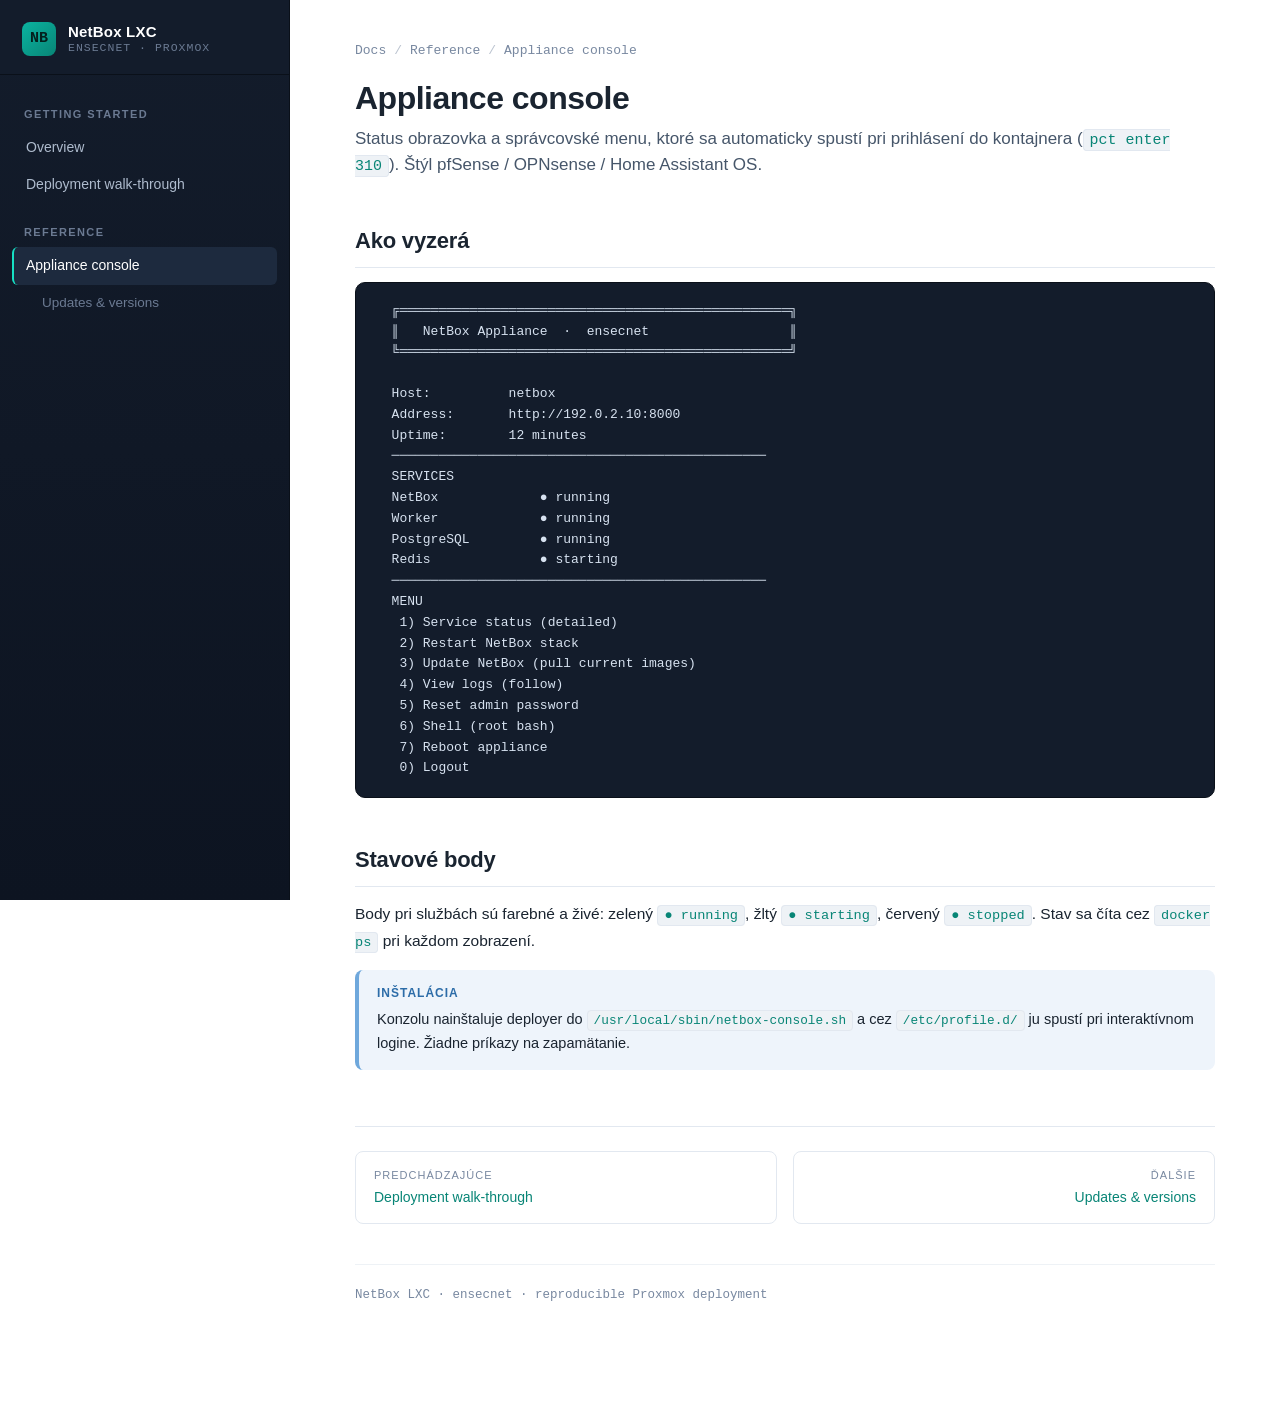
==== docs/pages/console.html @ e3ab27a2 "Add files via upload" ====
<!DOCTYPE html>
<html lang="sk">
<head>
<meta charset="UTF-8">
<meta name="viewport" content="width=device-width, initial-scale=1.0">
<title>Appliance console — NetBox LXC Docs</title>
<link rel="stylesheet" href="../assets/style.css">
</head>
<body data-root="../" data-page="pages/console.html">
<button class="menu-toggle" aria-label="Menu">☰</button>
<div class="layout">
  <aside class="sidebar">
    <div class="brand">
      <div class="brand-mark">NB</div>
      <div class="brand-text"><div class="name">NetBox LXC</div><div class="sub">ensecnet · Proxmox</div></div>
    </div>
    <nav class="nav"></nav>
  </aside>
  <div class="content-wrap"><main class="content">
    <div class="breadcrumb"><a href="../index.html">Docs</a><span>/</span>Reference<span>/</span>Appliance console</div>
    <h1>Appliance console</h1>
    <p class="lead">Status obrazovka a správcovské menu, ktoré sa automaticky spustí pri prihlásení do kontajnera (<code>pct enter 310</code>). Štýl pfSense / OPNsense / Home Assistant OS.</p>
    <h2>Ako vyzerá</h2>
    <pre><code>  ╔══════════════════════════════════════════════════╗
  ║   NetBox Appliance  ·  ensecnet                  ║
  ╚══════════════════════════════════════════════════╝

  Host:          netbox
  Address:       http://192.0.2.10:8000
  Uptime:        12 minutes
  ────────────────────────────────────────────────
  SERVICES
  NetBox             ● running
  Worker             ● running
  PostgreSQL         ● running
  Redis              ● starting
  ────────────────────────────────────────────────
  MENU
   1) Service status (detailed)
   2) Restart NetBox stack
   3) Update NetBox (pull current images)
   4) View logs (follow)
   5) Reset admin password
   6) Shell (root bash)
   7) Reboot appliance
   0) Logout</code></pre>
    <h2>Stavové body</h2>
    <p>Body pri službách sú farebné a živé: zelený <code>● running</code>, žltý <code>● starting</code>, červený <code>● stopped</code>. Stav sa číta cez <code>docker ps</code> pri každom zobrazení.</p>
    <div class="note"><span class="label">Inštalácia</span><p>Konzolu nainštaluje deployer do <code>/usr/local/sbin/netbox-console.sh</code> a cez <code>/etc/profile.d/</code> ju spustí pri interaktívnom logine. Žiadne príkazy na zapamätanie.</p></div>
    <div class="pager"><a href="deploy.html"><span class="dir">Predchádzajúce</span>Deployment walk-through</a><a class="next" href="updates.html"><span class="dir">Ďalšie</span>Updates &amp; versions</a></div>
    <div class="doc-footer">NetBox LXC · ensecnet · reproducible Proxmox deployment</div>
  </main></div>
</div>
<script src="../assets/nav.js"></script>
</body>
</html>
---- docs/assets/style.css ----
/* =========================================================================
   CloudCampus Documentation — central stylesheet
   One file controls the whole look. No build step, no dependencies.
   ========================================================================= */

:root {
  /* Palette — deep slate sidebar, clean paper content, signal-teal accent */
  --c-bg:          #ffffff;
  --c-paper:       #fbfcfd;
  --c-ink:         #1a2430;
  --c-ink-soft:    #46566a;
  --c-ink-faint:   #7888a0;
  --c-line:        #e2e8f0;
  --c-line-soft:   #eef2f6;

  --c-nav-bg:      #131c2b;
  --c-nav-bg-2:    #0d1421;
  --c-nav-ink:     #aebbcd;
  --c-nav-ink-dim: #6b7a92;
  --c-nav-hover:   #1d2a3e;
  --c-nav-active:  #16e0c4;

  --c-accent:      #0bb3a0;
  --c-accent-deep: #088576;
  --c-accent-soft: #e3f7f4;
  --c-warn-bg:     #fff7e6;
  --c-warn-line:   #f0c14b;
  --c-info-bg:     #eef4fb;
  --c-info-line:   #6fa8dc;
  --c-danger-bg:   #fdeeee;
  --c-danger-line: #e0736f;
  --c-code-bg:     #131c2b;
  --c-code-ink:    #d7e2f0;

  /* Type */
  --f-sans: "Inter", -apple-system, BlinkMacSystemFont, "Segoe UI", Roboto, Helvetica, Arial, sans-serif;
  --f-mono: "JetBrains Mono", "SF Mono", "Cascadia Code", Consolas, "Liberation Mono", monospace;

  --sidebar-w: 290px;
  --content-max: 860px;
}

* { box-sizing: border-box; }

html { scroll-behavior: smooth; }

body {
  margin: 0;
  font-family: var(--f-sans);
  font-size: 15.5px;
  line-height: 1.65;
  color: var(--c-ink);
  background: var(--c-bg);
  -webkit-font-smoothing: antialiased;
}

/* ---- Layout shell -------------------------------------------------------- */
.layout { display: flex; min-height: 100vh; }

.sidebar {
  width: var(--sidebar-w);
  flex: 0 0 var(--sidebar-w);
  background: linear-gradient(180deg, var(--c-nav-bg) 0%, var(--c-nav-bg-2) 100%);
  color: var(--c-nav-ink);
  position: sticky;
  top: 0;
  height: 100vh;
  overflow-y: auto;
  border-right: 1px solid #0a1019;
}

.content-wrap {
  flex: 1 1 auto;
  min-width: 0;
  display: flex;
  justify-content: center;
  padding: 0 48px;
}

.content {
  width: 100%;
  max-width: var(--content-max);
  padding: 40px 0 120px;
}

/* ---- Sidebar brand ------------------------------------------------------- */
.brand {
  display: flex;
  align-items: center;
  gap: 12px;
  padding: 22px 22px 18px;
  border-bottom: 1px solid #0a1019;
  position: sticky;
  top: 0;
  background: var(--c-nav-bg);
  z-index: 2;
}
.brand-mark {
  width: 34px; height: 34px;
  border-radius: 8px;
  background: linear-gradient(135deg, var(--c-accent) 0%, var(--c-accent-deep) 100%);
  display: grid; place-items: center;
  font-family: var(--f-mono);
  font-weight: 700;
  color: #04201d;
  font-size: 15px;
  flex: 0 0 auto;
}
.brand-text { line-height: 1.2; }
.brand-text .name { color: #fff; font-weight: 600; font-size: 15px; letter-spacing: .2px; }
.brand-text .sub  { color: var(--c-nav-ink-dim); font-size: 11.5px; font-family: var(--f-mono); text-transform: uppercase; letter-spacing: 1px; }

/* ---- Sidebar nav --------------------------------------------------------- */
.nav { padding: 14px 12px 40px; }
.nav-group { margin-bottom: 4px; }
.nav-group-title {
  font-size: 11px;
  text-transform: uppercase;
  letter-spacing: 1.4px;
  color: var(--c-nav-ink-dim);
  padding: 16px 12px 6px;
  font-weight: 600;
}
.nav a {
  display: block;
  color: var(--c-nav-ink);
  text-decoration: none;
  padding: 7px 12px;
  border-radius: 6px;
  font-size: 14px;
  border-left: 2px solid transparent;
  transition: background .12s ease, color .12s ease;
}
.nav a:hover { background: var(--c-nav-hover); color: #fff; }
.nav a.active {
  background: var(--c-nav-hover);
  color: #fff;
  border-left-color: var(--c-nav-active);
  font-weight: 500;
}
.nav a.child { padding-left: 28px; font-size: 13.5px; color: var(--c-nav-ink-dim); }
.nav a.child:hover, .nav a.child.active { color: #fff; }

/* ---- Breadcrumbs --------------------------------------------------------- */
.breadcrumb {
  font-size: 13px;
  color: var(--c-ink-faint);
  margin-bottom: 18px;
  font-family: var(--f-mono);
}
.breadcrumb a { color: var(--c-ink-faint); text-decoration: none; }
.breadcrumb a:hover { color: var(--c-accent-deep); }
.breadcrumb span { margin: 0 8px; opacity: .5; }

/* ---- Headings ------------------------------------------------------------ */
h1 {
  font-size: 32px;
  line-height: 1.2;
  margin: 0 0 8px;
  font-weight: 700;
  letter-spacing: -.5px;
}
.lead {
  font-size: 17px;
  color: var(--c-ink-soft);
  margin: 0 0 32px;
  line-height: 1.55;
}
h2 {
  font-size: 22px;
  margin: 44px 0 14px;
  padding-bottom: 8px;
  border-bottom: 1px solid var(--c-line);
  font-weight: 650;
  letter-spacing: -.2px;
}
h3 { font-size: 17.5px; margin: 28px 0 10px; font-weight: 600; }
h4 { font-size: 15px; margin: 22px 0 8px; font-weight: 600; color: var(--c-ink-soft); text-transform: uppercase; letter-spacing: .5px; }

p { margin: 0 0 16px; }
a { color: var(--c-accent-deep); text-decoration: none; }
a:hover { text-decoration: underline; }

ul, ol { margin: 0 0 16px; padding-left: 24px; }
li { margin-bottom: 6px; }

strong { font-weight: 650; color: var(--c-ink); }

/* ---- Code ---------------------------------------------------------------- */
code {
  font-family: var(--f-mono);
  font-size: .88em;
  background: var(--c-line-soft);
  color: var(--c-accent-deep);
  padding: 2px 6px;
  border-radius: 4px;
  border: 1px solid var(--c-line);
}
pre {
  background: var(--c-code-bg);
  color: var(--c-code-ink);
  padding: 18px 20px;
  border-radius: 10px;
  overflow-x: auto;
  font-family: var(--f-mono);
  font-size: 13px;
  line-height: 1.6;
  margin: 0 0 20px;
  border: 1px solid #0a1019;
}
pre code { background: none; border: none; color: inherit; padding: 0; font-size: inherit; }

/* ---- Callouts ------------------------------------------------------------ */
.note, .warn, .danger {
  padding: 14px 18px;
  border-radius: 8px;
  margin: 0 0 20px;
  font-size: 14.5px;
  border-left: 4px solid;
}
.note   { background: var(--c-info-bg);   border-color: var(--c-info-line); }
.warn   { background: var(--c-warn-bg);   border-color: var(--c-warn-line); }
.danger { background: var(--c-danger-bg); border-color: var(--c-danger-line); }
.note .label, .warn .label, .danger .label {
  display: block;
  font-weight: 700;
  font-size: 12px;
  text-transform: uppercase;
  letter-spacing: 1px;
  margin-bottom: 4px;
}
.note .label   { color: #2c6ca8; }
.warn .label   { color: #a87b14; }
.danger .label { color: #b0413c; }
.note p:last-child, .warn p:last-child, .danger p:last-child { margin-bottom: 0; }

/* ---- Tables -------------------------------------------------------------- */
table {
  width: 100%;
  border-collapse: collapse;
  margin: 0 0 24px;
  font-size: 14px;
}
th, td {
  text-align: left;
  padding: 10px 14px;
  border: 1px solid var(--c-line);
  vertical-align: top;
}
th {
  background: var(--c-paper);
  font-weight: 600;
  font-size: 12.5px;
  text-transform: uppercase;
  letter-spacing: .4px;
  color: var(--c-ink-soft);
}
tr:nth-child(even) td { background: var(--c-paper); }

/* ---- Cards (landing tiles) ---------------------------------------------- */
.cards {
  display: grid;
  grid-template-columns: repeat(auto-fill, minmax(240px, 1fr));
  gap: 16px;
  margin: 28px 0;
}
.card {
  display: block;
  padding: 20px;
  border: 1px solid var(--c-line);
  border-radius: 10px;
  background: var(--c-bg);
  transition: border-color .15s ease, box-shadow .15s ease, transform .15s ease;
}
.card:hover {
  border-color: var(--c-accent);
  box-shadow: 0 4px 18px rgba(11,179,160,.12);
  transform: translateY(-2px);
  text-decoration: none;
}
.card .tag {
  font-family: var(--f-mono);
  font-size: 11px;
  color: var(--c-accent-deep);
  text-transform: uppercase;
  letter-spacing: 1px;
}
.card h3 { margin: 6px 0 6px; font-size: 16px; color: var(--c-ink); }
.card p { margin: 0; font-size: 13.5px; color: var(--c-ink-soft); }

/* ---- Page footer / pager ------------------------------------------------- */
.pager {
  display: flex;
  justify-content: space-between;
  margin-top: 56px;
  padding-top: 24px;
  border-top: 1px solid var(--c-line);
  gap: 16px;
}
.pager a {
  flex: 1;
  padding: 14px 18px;
  border: 1px solid var(--c-line);
  border-radius: 8px;
  font-size: 14px;
}
.pager a:hover { border-color: var(--c-accent); text-decoration: none; }
.pager .dir { display: block; font-size: 11px; text-transform: uppercase; letter-spacing: 1px; color: var(--c-ink-faint); margin-bottom: 2px; }
.pager .next { text-align: right; }

.doc-footer {
  margin-top: 40px;
  padding-top: 20px;
  border-top: 1px solid var(--c-line-soft);
  font-size: 12.5px;
  color: var(--c-ink-faint);
  font-family: var(--f-mono);
}

/* ---- Mobile -------------------------------------------------------------- */
.menu-toggle {
  display: none;
  position: fixed;
  top: 14px; left: 14px;
  z-index: 20;
  background: var(--c-nav-bg);
  color: #fff;
  border: none;
  width: 42px; height: 42px;
  border-radius: 8px;
  font-size: 20px;
  cursor: pointer;
}

@media (max-width: 900px) {
  .menu-toggle { display: block; }
  .sidebar {
    position: fixed;
    left: 0; top: 0;
    transform: translateX(-100%);
    transition: transform .25s ease;
    z-index: 15;
    box-shadow: 4px 0 24px rgba(0,0,0,.3);
  }
  .sidebar.open { transform: translateX(0); }
  .content-wrap { padding: 0 20px; }
  .content { padding-top: 64px; }
  h1 { font-size: 26px; }
}

@media (prefers-reduced-motion: reduce) {
  * { transition: none !important; scroll-behavior: auto !important; }
}
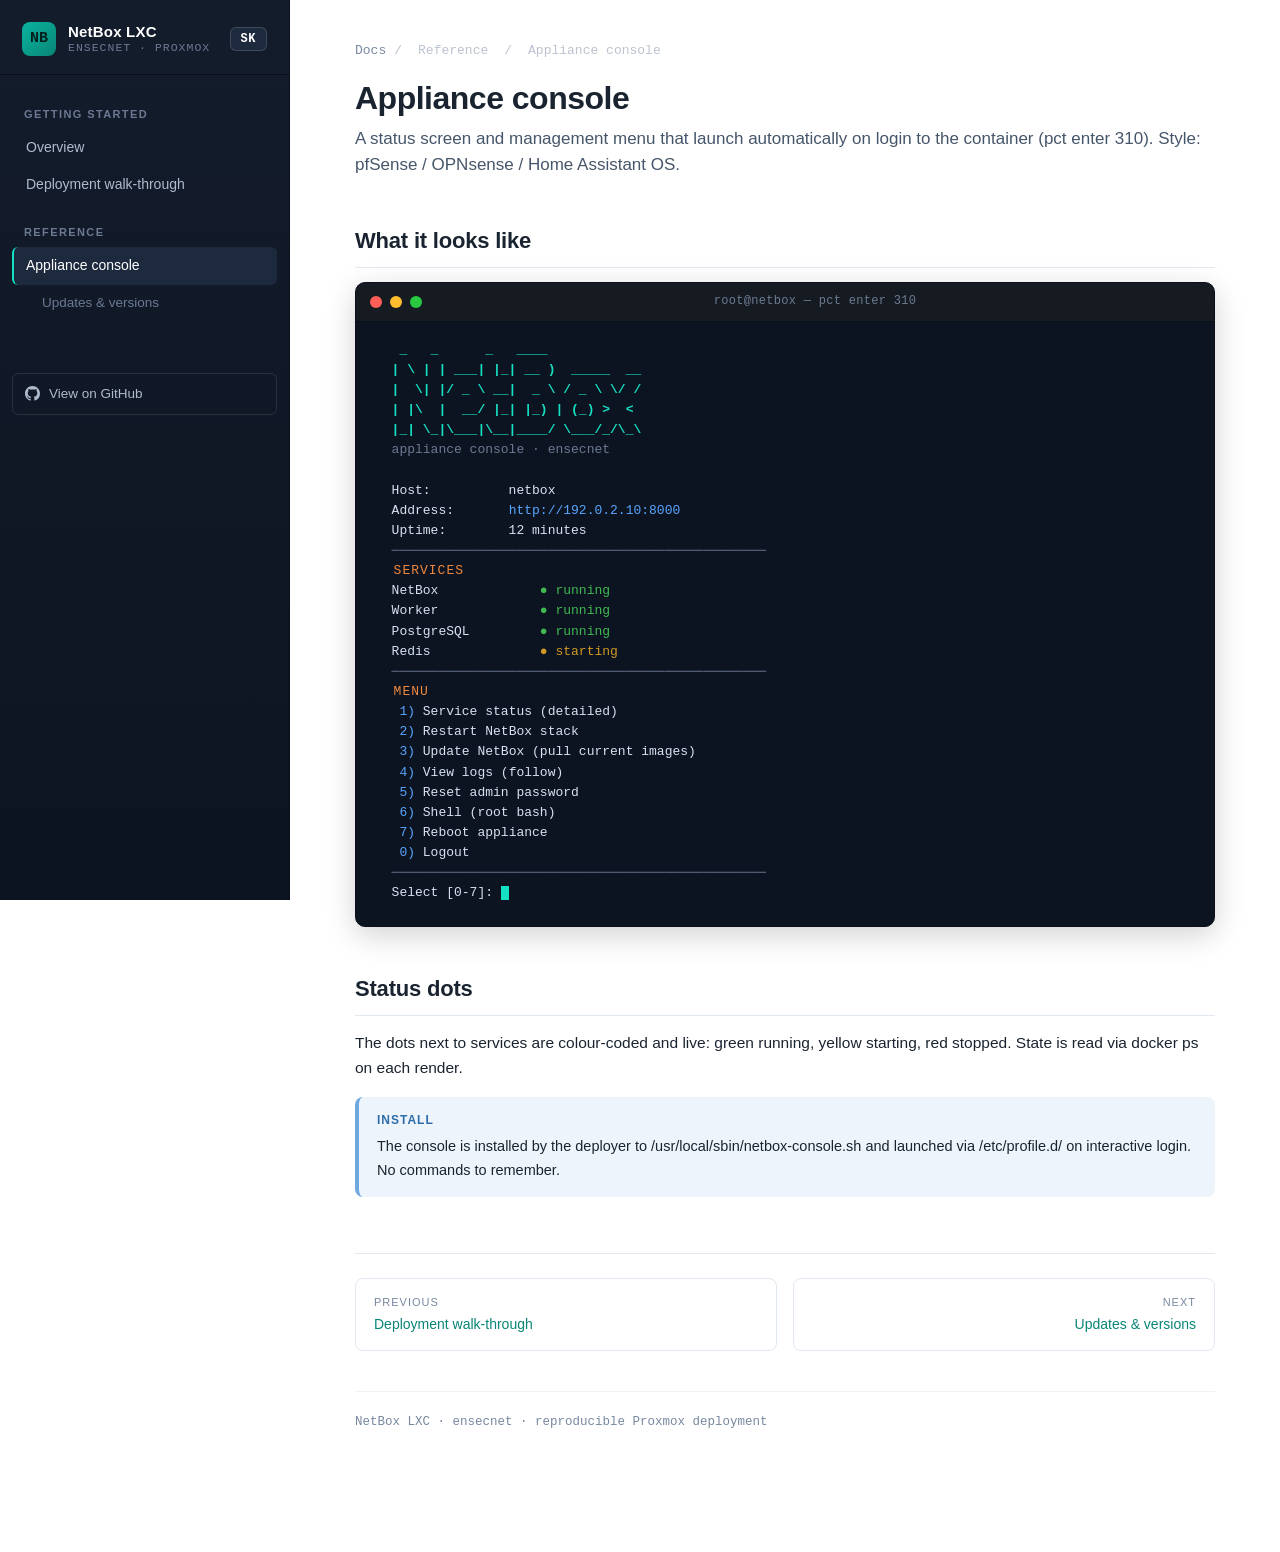
==== commit ae41db52: "NETBOX-3" ====
--- a/docs/pages/console.html
+++ b/docs/pages/console.html
@@ -1,9 +1,9 @@
 <!DOCTYPE html>
-<html lang="sk">
+<html lang="en">
 <head>
 <meta charset="UTF-8">
 <meta name="viewport" content="width=device-width, initial-scale=1.0">
-<title>Appliance console — NetBox LXC Docs</title>
+<title>Console — NetBox LXC Docs</title>
 <link rel="stylesheet" href="../assets/style.css">
 </head>
 <body data-root="../" data-page="pages/console.html">
@@ -17,38 +17,55 @@
     <nav class="nav"></nav>
   </aside>
   <div class="content-wrap"><main class="content">
-    <div class="breadcrumb"><a href="../index.html">Docs</a><span>/</span>Reference<span>/</span>Appliance console</div>
-    <h1>Appliance console</h1>
-    <p class="lead">Status obrazovka a správcovské menu, ktoré sa automaticky spustí pri prihlásení do kontajnera (<code>pct enter 310</code>). Štýl pfSense / OPNsense / Home Assistant OS.</p>
-    <h2>Ako vyzerá</h2>
-    <pre><code>  ╔══════════════════════════════════════════════════╗
-  ║   NetBox Appliance  ·  ensecnet                  ║
-  ╚══════════════════════════════════════════════════╝
+    <div class="breadcrumb"><a href="../index.html">Docs</a><span>/</span><span data-i18n="nav.group.ref"></span><span>/</span><span data-i18n="con.crumb"></span></div>
+    <h1 data-i18n="con.title"></h1>
+    <p class="lead" data-i18n="con.lead"></p>
+
+    <h2 data-i18n="con.how"></h2>
+    <div class="term-preview">
+      <div class="term-bar">
+        <span class="term-dot d-red"></span><span class="term-dot d-yellow"></span><span class="term-dot d-green"></span>
+        <span class="term-bar-title">root@netbox — pct enter 310</span>
+      </div>
+      <div class="term-body"><span class="t-logo">   _   _      _   ____
+  | \ | | ___| |_| __ )  _____  __
+  |  \| |/ _ \ __|  _ \ / _ \ \/ /
+  | |\  |  __/ |_| |_) | (_) >  <
+  |_| \_|\___|\__|____/ \___/_/\_\</span>
+<span class="t-dim">  appliance console · ensecnet</span>
 
   Host:          netbox
-  Address:       http://192.0.2.10:8000
+  Address:       <span class="t-link">http://192.0.2.10:8000</span>
   Uptime:        12 minutes
-  ────────────────────────────────────────────────
-  SERVICES
-  NetBox             ● running
-  Worker             ● running
-  PostgreSQL         ● running
-  Redis              ● starting
-  ────────────────────────────────────────────────
-  MENU
-   1) Service status (detailed)
-   2) Restart NetBox stack
-   3) Update NetBox (pull current images)
-   4) View logs (follow)
-   5) Reset admin password
-   6) Shell (root bash)
-   7) Reboot appliance
-   0) Logout</code></pre>
-    <h2>Stavové body</h2>
-    <p>Body pri službách sú farebné a živé: zelený <code>● running</code>, žltý <code>● starting</code>, červený <code>● stopped</code>. Stav sa číta cez <code>docker ps</code> pri každom zobrazení.</p>
-    <div class="note"><span class="label">Inštalácia</span><p>Konzolu nainštaluje deployer do <code>/usr/local/sbin/netbox-console.sh</code> a cez <code>/etc/profile.d/</code> ju spustí pri interaktívnom logine. Žiadne príkazy na zapamätanie.</p></div>
-    <div class="pager"><a href="deploy.html"><span class="dir">Predchádzajúce</span>Deployment walk-through</a><a class="next" href="updates.html"><span class="dir">Ďalšie</span>Updates &amp; versions</a></div>
-    <div class="doc-footer">NetBox LXC · ensecnet · reproducible Proxmox deployment</div>
+<span class="t-dim">  ────────────────────────────────────────────────</span>
+<span class="t-head">  SERVICES</span>
+  NetBox             <span class="t-ok">● running</span>
+  Worker             <span class="t-ok">● running</span>
+  PostgreSQL         <span class="t-ok">● running</span>
+  Redis              <span class="t-warn">● starting</span>
+<span class="t-dim">  ────────────────────────────────────────────────</span>
+<span class="t-head">  MENU</span>
+   <span class="t-num">1)</span> Service status (detailed)
+   <span class="t-num">2)</span> Restart NetBox stack
+   <span class="t-num">3)</span> Update NetBox (pull current images)
+   <span class="t-num">4)</span> View logs (follow)
+   <span class="t-num">5)</span> Reset admin password
+   <span class="t-num">6)</span> Shell (root bash)
+   <span class="t-num">7)</span> Reboot appliance
+   <span class="t-num">0)</span> Logout
+<span class="t-dim">  ────────────────────────────────────────────────</span>
+  Select [0-7]: <span class="t-cursor"></span></div>
+    </div>
+
+    <h2 data-i18n="con.dots"></h2>
+    <p data-i18n="con.dots.body"></p>
+    <div class="note"><span class="label" data-i18n="con.install.label"></span><p data-i18n="con.install.body"></p></div>
+
+    <div class="pager">
+      <a href="deploy.html"><span class="dir" data-i18n="pager.prev"></span><span data-i18n="nav.deploy"></span></a>
+      <a class="next" href="updates.html"><span class="dir" data-i18n="pager.next"></span><span data-i18n="nav.updates"></span></a>
+    </div>
+    <div class="doc-footer" data-i18n="footer"></div>
   </main></div>
 </div>
 <script src="../assets/nav.js"></script>
--- a/docs/assets/style.css
+++ b/docs/assets/style.css
@@ -1,5 +1,5 @@
 /* =========================================================================
-   CloudCampus Documentation — central stylesheet
+   NetOpsUmbrella docs system — central stylesheet
    One file controls the whole look. No build step, no dependencies.
    ========================================================================= */
 
@@ -351,3 +351,92 @@
 @media (prefers-reduced-motion: reduce) {
   * { transition: none !important; scroll-behavior: auto !important; }
 }
+
+/* ---- i18n language switch + GitHub backlink ----------------------------- */
+.lang-switch {
+  margin-left: auto;
+  background: var(--c-nav-hover);
+  color: #fff;
+  border: 1px solid rgba(255,255,255,.15);
+  border-radius: 6px;
+  font-family: var(--f-mono);
+  font-size: 12px;
+  font-weight: 600;
+  letter-spacing: .5px;
+  padding: 4px 10px;
+  cursor: pointer;
+  transition: background .12s ease, border-color .12s ease;
+}
+.lang-switch:hover { background: var(--c-accent-deep); border-color: var(--c-accent); }
+
+.gh-link {
+  display: flex;
+  align-items: center;
+  gap: 9px;
+  margin: 8px 12px 24px;
+  padding: 9px 12px;
+  color: var(--c-nav-ink);
+  text-decoration: none;
+  font-size: 13.5px;
+  border: 1px solid rgba(255,255,255,.1);
+  border-radius: 6px;
+  transition: background .12s ease, color .12s ease, border-color .12s ease;
+}
+.gh-link:hover { background: var(--c-nav-hover); color: #fff; border-color: var(--c-accent); text-decoration: none; }
+.gh-link svg { flex: 0 0 auto; }
+
+/* ---- Terminal preview (appliance console) ------------------------------- */
+.term-preview {
+  border-radius: 10px;
+  overflow: hidden;
+  border: 1px solid #0a1019;
+  margin: 0 0 24px;
+  box-shadow: 0 8px 30px rgba(0,0,0,.18);
+  background: #0d1421;
+}
+.term-bar {
+  background: #161b22;
+  padding: 9px 14px;
+  display: flex;
+  align-items: center;
+  gap: 8px;
+  border-bottom: 1px solid #0a1019;
+}
+.term-dot { width: 12px; height: 12px; border-radius: 50%; flex: 0 0 auto; }
+.d-red { background: #ff5f57; }
+.d-yellow { background: #ffbd2e; }
+.d-green { background: #28c840; }
+.term-bar-title {
+  flex: 1;
+  text-align: center;
+  font-family: var(--f-mono);
+  font-size: 12px;
+  color: #6b7a92;
+  letter-spacing: .3px;
+}
+.term-body {
+  white-space: pre;
+  font-family: var(--f-mono);
+  font-size: 13px;
+  line-height: 1.55;
+  color: #d7e2f0;
+  padding: 18px 20px 22px;
+  overflow-x: auto;
+}
+.term-body .t-logo { color: #16e0c4; font-weight: 600; }
+.term-body .t-dim  { color: #6b7a92; }
+.term-body .t-head { color: #f0883e; letter-spacing: 1px; }
+.term-body .t-link { color: #58a6ff; }
+.term-body .t-num  { color: #58a6ff; }
+.term-body .t-ok   { color: #3fb950; }
+.term-body .t-warn { color: #d29922; }
+.term-body .t-err  { color: #f85149; }
+.term-body .t-cursor {
+  display: inline-block;
+  width: 8px; height: 14px;
+  background: #16e0c4;
+  vertical-align: text-bottom;
+  animation: term-blink 1.1s step-end infinite;
+}
+@keyframes term-blink { 50% { opacity: 0; } }
+@media (prefers-reduced-motion: reduce) { .term-body .t-cursor { animation: none; } }
